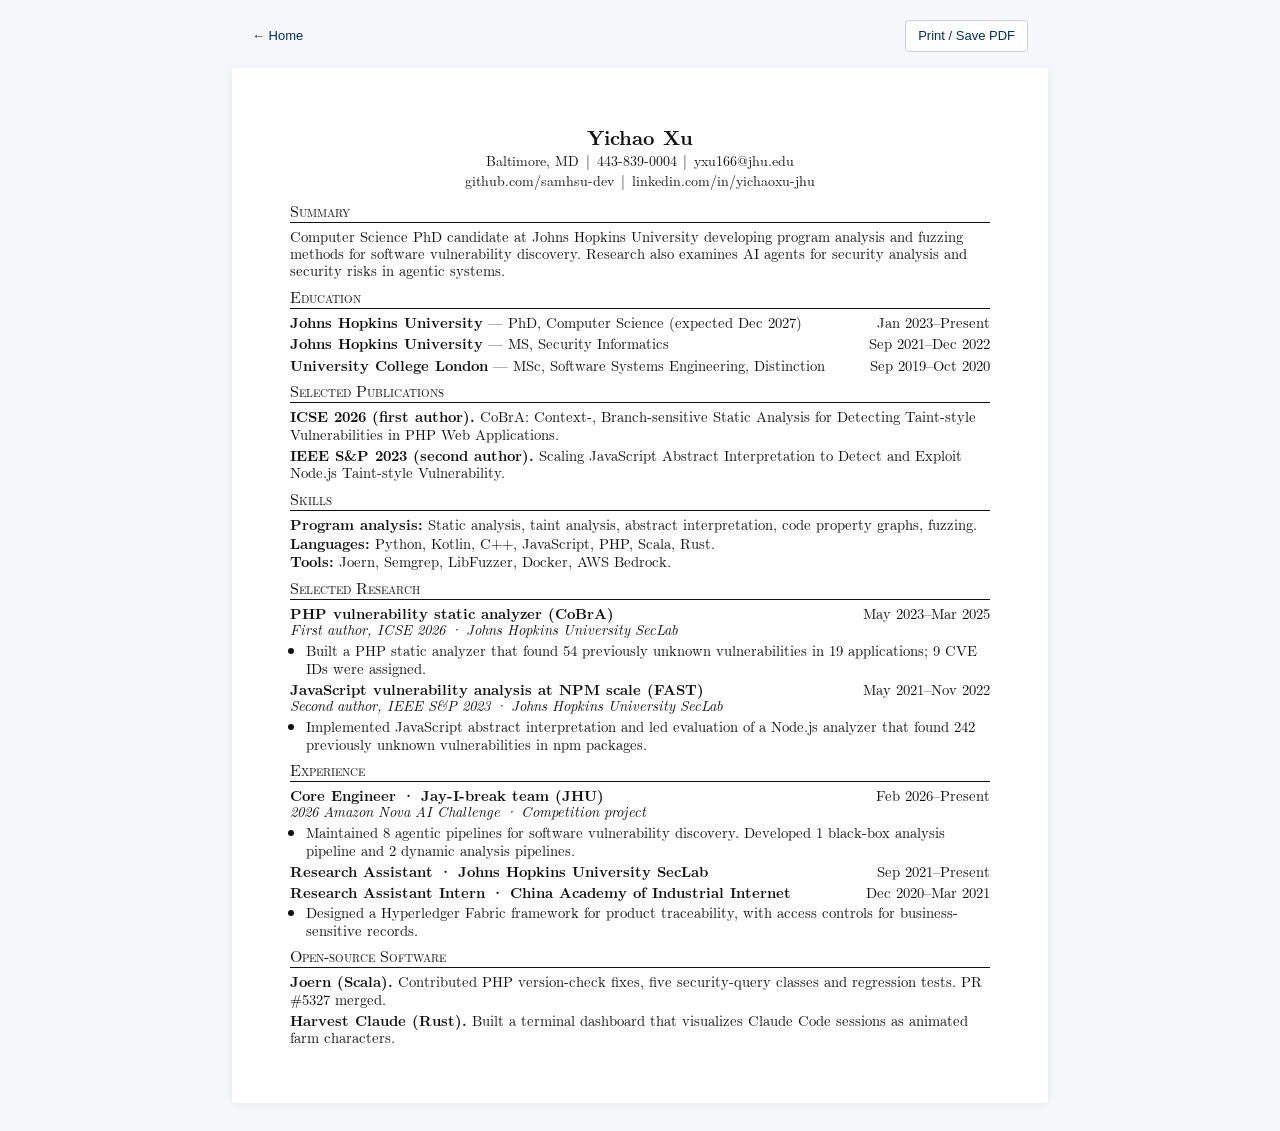
==== cv.html @ 260a4c56 "feat(site): publish research homepage and one-page resume" ====
<!doctype html>
<html lang="en">
<head>
<meta charset="utf-8">
<meta name="viewport" content="width=device-width, initial-scale=1">
<meta name="description" content="One-page research resume of Yichao Xu, PhD candidate in software security at Johns Hopkins University.">
<title>Yichao Xu · Research Resume</title>
<style>
@font-face{font-family:"Latin Modern Roman";src:url("assets/fonts/latin-modern/lmroman10-regular.otf") format("opentype");font-weight:400;font-style:normal;font-display:swap}
@font-face{font-family:"Latin Modern Roman";src:url("assets/fonts/latin-modern/lmroman10-bold.otf") format("opentype");font-weight:700;font-style:normal;font-display:swap}
@font-face{font-family:"Latin Modern Roman";src:url("assets/fonts/latin-modern/lmroman10-italic.otf") format("opentype");font-weight:400;font-style:italic;font-display:swap}
*{box-sizing:border-box}
body{margin:0;background:#f5f7fa;color:#111;font:11pt/13pt "Latin Modern Roman","Times New Roman",serif}
a{color:inherit;text-decoration:none}a:hover{text-decoration:underline;text-underline-offset:2px}
a:focus-visible,button:focus-visible{outline:2px solid #002d72;outline-offset:3px}
.cv-nav{max-width:8.5in;margin:20px auto 0;padding:0 20px;display:flex;align-items:center;justify-content:space-between;gap:12px;font:13px/1.4 Arial,sans-serif;color:#002d72}
.cv-nav button{font:inherit;color:inherit;background:white;border:1px solid #c9d2dc;border-radius:3px;padding:6px 12px;cursor:pointer}
.resume{max-width:8.5in;margin:16px auto 28px;padding:0.6in;background:white;box-shadow:0 1px 8px #162c4310}
h1,h2,h3,p,ul{margin:0}
.resume-header{text-align:center;margin-bottom:9pt}
h1{font-size:15pt;line-height:17pt;font-weight:700;margin-bottom:3pt}
.contact{font-size:10.5pt;line-height:13pt}.contact+p{margin-top:2pt}
.contact .separator{padding:0 5pt}
h2{font-size:12pt;line-height:14pt;font-weight:400;font-variant:small-caps;border-bottom:0.5pt solid #111;padding-bottom:1pt;margin:7pt 0 3pt;break-after:avoid}
h3{font-size:11pt;line-height:13pt;font-weight:700}
.entry{margin-top:3pt;break-inside:avoid}.entry:first-of-type{margin-top:0}
.entry-row{display:flex;justify-content:space-between;align-items:baseline;gap:10pt}.entry-row>p:first-child,.entry-row>h3{min-width:0}
.date{white-space:nowrap;flex:none}.entry-subtitle{font-style:italic}
ul{padding-left:12pt;list-style-type:disc;margin-top:2pt}li+li{margin-top:1pt}
.publication{margin-top:3pt;break-inside:avoid}.publication:first-of-type{margin-top:0}
.skill-row+.skill-row{margin-top:1pt}.software-row+.software-row{margin-top:3pt}
@page{size:letter;margin:0.6in}
@media print{body{background:white}.cv-nav{display:none}.resume{max-width:none;margin:0;padding:0;box-shadow:none}a{text-decoration:none}section{break-inside:auto}}
@media screen and (max-width:700px){.resume{margin:14px 12px 20px;padding:22px}.entry-row{display:block}.date{margin-top:1pt}.contact .separator{padding:0 3pt}}
</style>
</head>
<body>
<nav class="cv-nav" aria-label="Resume actions"><a href="index.html">← Home</a><button type="button" onclick="window.print()">Print / Save PDF</button></nav>
<main class="resume">
<header class="resume-header">
<h1>Yichao Xu</h1>
<p class="contact">Baltimore, MD<span class="separator">|</span>443-839-0004<span class="separator">|</span><a href="mailto:yxu166@jhu.edu">yxu166@jhu.edu</a></p>
<p class="contact"><a href="https://github.com/samhsu-dev">github.com/samhsu-dev</a><span class="separator">|</span><a href="https://www.linkedin.com/in/yichaoxu-jhu/">linkedin.com/in/yichaoxu-jhu</a></p>
</header>
<section aria-labelledby="summary"><h2 id="summary">Summary</h2>
<p>Computer Science PhD candidate at Johns Hopkins University developing program analysis and fuzzing methods for software vulnerability discovery. Research also examines AI agents for security analysis and security risks in agentic systems.</p>
</section>
<section aria-labelledby="education"><h2 id="education">Education</h2>
<div class="entry"><div class="entry-row"><p><strong>Johns Hopkins University</strong> — PhD, Computer Science (expected Dec 2027)</p><p class="date">Jan 2023–Present</p></div></div>
<div class="entry"><div class="entry-row"><p><strong>Johns Hopkins University</strong> — MS, Security Informatics</p><p class="date">Sep 2021–Dec 2022</p></div></div>
<div class="entry"><div class="entry-row"><p><strong>University College London</strong> — MSc, Software Systems Engineering, Distinction</p><p class="date">Sep 2019–Oct 2020</p></div></div>
</section>
<section aria-labelledby="publications"><h2 id="publications">Selected Publications</h2>
<p class="publication"><strong>ICSE 2026 (first author).</strong> <a href="https://dl.acm.org/doi/10.1145/3744916.3773195">CoBrA: Context-, Branch-sensitive Static Analysis for Detecting Taint-style Vulnerabilities in PHP Web Applications.</a></p>
<p class="publication"><strong>IEEE S&amp;P 2023 (second author).</strong> <a href="https://ieeexplore.ieee.org/document/10179352">Scaling JavaScript Abstract Interpretation to Detect and Exploit Node.js Taint-style Vulnerability.</a></p>
</section>
<section aria-labelledby="skills"><h2 id="skills">Skills</h2>
<p class="skill-row"><strong>Program analysis:</strong> Static analysis, taint analysis, abstract interpretation, code property graphs, fuzzing.</p>
<p class="skill-row"><strong>Languages:</strong> Python, Kotlin, C++, JavaScript, PHP, Scala, Rust.</p>
<p class="skill-row"><strong>Tools:</strong> Joern, Semgrep, LibFuzzer, Docker, AWS Bedrock.</p>
</section>
<section aria-labelledby="projects"><h2 id="projects">Selected Research</h2>
<article class="entry"><div class="entry-row"><h3>PHP vulnerability static analyzer (CoBrA)</h3><p class="date">May 2023–Mar 2025</p></div><p class="entry-subtitle">First author, ICSE 2026 · Johns Hopkins University SecLab</p>
<ul><li>Built a PHP static analyzer that found 54 previously unknown vulnerabilities in 19 applications; 9 CVE IDs were assigned.</li></ul></article>
<article class="entry"><div class="entry-row"><h3>JavaScript vulnerability analysis at NPM scale (FAST)</h3><p class="date">May 2021–Nov 2022</p></div><p class="entry-subtitle">Second author, IEEE S&amp;P 2023 · Johns Hopkins University SecLab</p>
<ul><li>Implemented JavaScript abstract interpretation and led evaluation of a Node.js analyzer that found 242 previously unknown vulnerabilities in npm packages.</li></ul></article>
</section>
<section aria-labelledby="experience"><h2 id="experience">Experience</h2>
<article class="entry"><div class="entry-row"><h3>Core Engineer · Jay-I-break team (JHU)</h3><p class="date">Feb 2026–Present</p></div><p class="entry-subtitle">2026 Amazon Nova AI Challenge · Competition project</p><ul><li>Maintained 8 agentic pipelines for software vulnerability discovery. Developed 1 black-box analysis pipeline and 2 dynamic analysis pipelines.</li></ul></article>
<article class="entry"><div class="entry-row"><h3>Research Assistant · Johns Hopkins University SecLab</h3><p class="date">Sep 2021–Present</p></div></article>
<article class="entry"><div class="entry-row"><h3>Research Assistant Intern · China Academy of Industrial Internet</h3><p class="date">Dec 2020–Mar 2021</p></div><ul><li>Designed a Hyperledger Fabric framework for product traceability, with access controls for business-sensitive records.</li></ul></article>
</section>
<section aria-labelledby="software"><h2 id="software">Open-source Software</h2>
<p class="software-row"><strong>Joern (Scala).</strong> Contributed PHP version-check fixes, five security-query classes and regression tests. <a href="https://github.com/joernio/joern/pull/5327">PR #5327 merged.</a></p>
<p class="software-row"><strong><a href="https://github.com/samhsu-dev/harvest-claude">Harvest Claude (Rust).</a></strong> Built a terminal dashboard that visualizes Claude Code sessions as animated farm characters.</p>
</section>
</main>
</body></html>
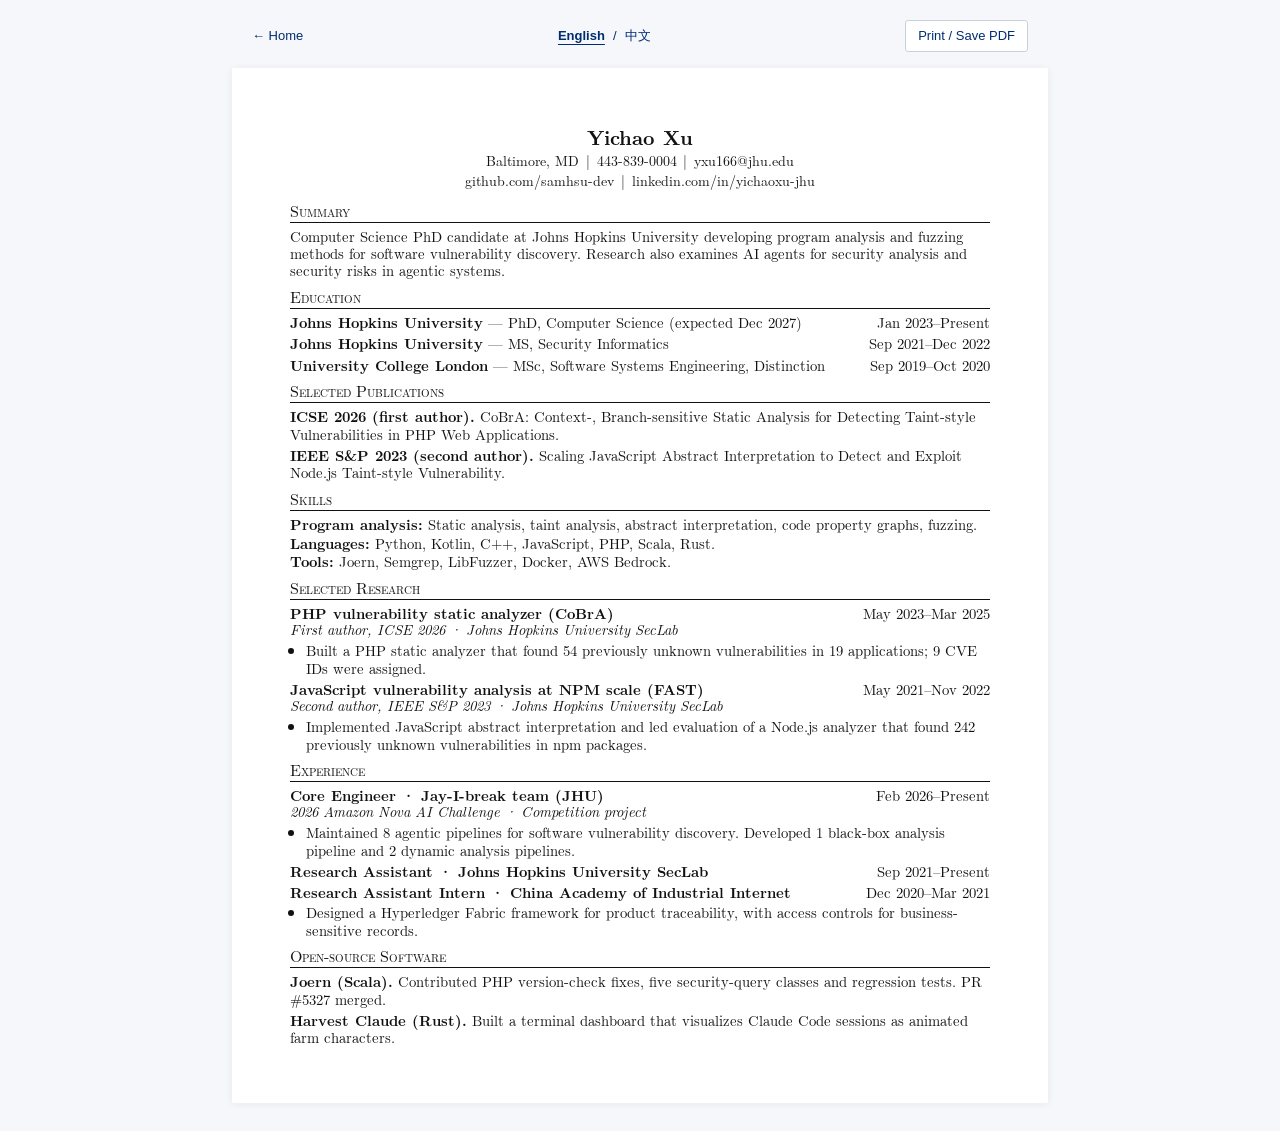
==== commit 253a8bf6: "feat(site): add Chinese homepage and resume" ====
--- a/cv.html
+++ b/cv.html
@@ -1,41 +1,15 @@
 <!doctype html>
+
 <html lang="en">
 <head>
 <meta charset="utf-8">
 <meta name="viewport" content="width=device-width, initial-scale=1">
 <meta name="description" content="One-page research resume of Yichao Xu, PhD candidate in software security at Johns Hopkins University.">
 <title>Yichao Xu · Research Resume</title>
-<style>
-@font-face{font-family:"Latin Modern Roman";src:url("assets/fonts/latin-modern/lmroman10-regular.otf") format("opentype");font-weight:400;font-style:normal;font-display:swap}
-@font-face{font-family:"Latin Modern Roman";src:url("assets/fonts/latin-modern/lmroman10-bold.otf") format("opentype");font-weight:700;font-style:normal;font-display:swap}
-@font-face{font-family:"Latin Modern Roman";src:url("assets/fonts/latin-modern/lmroman10-italic.otf") format("opentype");font-weight:400;font-style:italic;font-display:swap}
-*{box-sizing:border-box}
-body{margin:0;background:#f5f7fa;color:#111;font:11pt/13pt "Latin Modern Roman","Times New Roman",serif}
-a{color:inherit;text-decoration:none}a:hover{text-decoration:underline;text-underline-offset:2px}
-a:focus-visible,button:focus-visible{outline:2px solid #002d72;outline-offset:3px}
-.cv-nav{max-width:8.5in;margin:20px auto 0;padding:0 20px;display:flex;align-items:center;justify-content:space-between;gap:12px;font:13px/1.4 Arial,sans-serif;color:#002d72}
-.cv-nav button{font:inherit;color:inherit;background:white;border:1px solid #c9d2dc;border-radius:3px;padding:6px 12px;cursor:pointer}
-.resume{max-width:8.5in;margin:16px auto 28px;padding:0.6in;background:white;box-shadow:0 1px 8px #162c4310}
-h1,h2,h3,p,ul{margin:0}
-.resume-header{text-align:center;margin-bottom:9pt}
-h1{font-size:15pt;line-height:17pt;font-weight:700;margin-bottom:3pt}
-.contact{font-size:10.5pt;line-height:13pt}.contact+p{margin-top:2pt}
-.contact .separator{padding:0 5pt}
-h2{font-size:12pt;line-height:14pt;font-weight:400;font-variant:small-caps;border-bottom:0.5pt solid #111;padding-bottom:1pt;margin:7pt 0 3pt;break-after:avoid}
-h3{font-size:11pt;line-height:13pt;font-weight:700}
-.entry{margin-top:3pt;break-inside:avoid}.entry:first-of-type{margin-top:0}
-.entry-row{display:flex;justify-content:space-between;align-items:baseline;gap:10pt}.entry-row>p:first-child,.entry-row>h3{min-width:0}
-.date{white-space:nowrap;flex:none}.entry-subtitle{font-style:italic}
-ul{padding-left:12pt;list-style-type:disc;margin-top:2pt}li+li{margin-top:1pt}
-.publication{margin-top:3pt;break-inside:avoid}.publication:first-of-type{margin-top:0}
-.skill-row+.skill-row{margin-top:1pt}.software-row+.software-row{margin-top:3pt}
-@page{size:letter;margin:0.6in}
-@media print{body{background:white}.cv-nav{display:none}.resume{max-width:none;margin:0;padding:0;box-shadow:none}a{text-decoration:none}section{break-inside:auto}}
-@media screen and (max-width:700px){.resume{margin:14px 12px 20px;padding:22px}.entry-row{display:block}.date{margin-top:1pt}.contact .separator{padding:0 3pt}}
-</style>
-</head>
+<link rel="stylesheet" href="resume.css">
+<link rel="alternate" hreflang="en" href="cv.html"><link rel="alternate" hreflang="zh-Hans" href="cv-zh.html"></head>
 <body>
-<nav class="cv-nav" aria-label="Resume actions"><a href="index.html">← Home</a><button type="button" onclick="window.print()">Print / Save PDF</button></nav>
+<nav class="cv-nav" aria-label="Resume actions"><a href="index.html">← Home</a><span class="language-switch" role="group" aria-label="Language"><a href="cv.html" lang="en" hreflang="en" aria-current="page">English</a><span aria-hidden="true">/</span><a href="cv-zh.html" lang="zh-Hans" hreflang="zh-Hans">中文</a></span><button type="button" onclick="window.print()">Print / Save PDF</button></nav>
 <main class="resume">
 <header class="resume-header">
 <h1>Yichao Xu</h1>
--- a/resume.css
+++ b/resume.css
@@ -0,0 +1,31 @@
+@font-face{font-family:"Latin Modern Roman";src:url("assets/fonts/latin-modern/lmroman10-regular.otf") format("opentype");font-weight:400;font-style:normal;font-display:swap}
+@font-face{font-family:"Latin Modern Roman";src:url("assets/fonts/latin-modern/lmroman10-bold.otf") format("opentype");font-weight:700;font-style:normal;font-display:swap}
+@font-face{font-family:"Latin Modern Roman";src:url("assets/fonts/latin-modern/lmroman10-italic.otf") format("opentype");font-weight:400;font-style:italic;font-display:swap}
+*{box-sizing:border-box}
+body{margin:0;background:#f5f7fa;color:#111;font:11pt/13pt "Latin Modern Roman","Times New Roman",serif}
+a{color:inherit;text-decoration:none}a:hover{text-decoration:underline;text-underline-offset:2px}
+a:focus-visible,button:focus-visible{outline:2px solid #002d72;outline-offset:3px}
+.cv-nav{flex-wrap:wrap;max-width:8.5in;margin:20px auto 0;padding:0 20px;display:flex;align-items:center;justify-content:space-between;gap:12px;font:13px/1.4 Arial,sans-serif;color:#002d72}
+.language-switch{display:inline-flex;align-items:center;gap:8px;white-space:nowrap;font:13px/1.4 Arial,sans-serif}.language-switch [aria-current="page"]{font-weight:700;text-decoration:underline;text-underline-offset:4px}.cv-nav button{font:inherit;color:inherit;background:white;border:1px solid #c9d2dc;border-radius:3px;padding:6px 12px;cursor:pointer}
+.resume{max-width:8.5in;margin:16px auto 28px;padding:0.6in;background:white;box-shadow:0 1px 8px #162c4310}
+h1,h2,h3,p,ul{margin:0}
+.resume-header{text-align:center;margin-bottom:9pt}
+h1{font-size:15pt;line-height:17pt;font-weight:700;margin-bottom:3pt}
+.contact{font-size:10.5pt;line-height:13pt}.contact+p{margin-top:2pt}
+.contact .separator{padding:0 5pt}
+h2{font-size:12pt;line-height:14pt;font-weight:400;font-variant:small-caps;border-bottom:0.5pt solid #111;padding-bottom:1pt;margin:7pt 0 3pt;break-after:avoid}
+h3{font-size:11pt;line-height:13pt;font-weight:700}
+.entry{margin-top:3pt;break-inside:avoid}.entry:first-of-type{margin-top:0}
+.entry-row{display:flex;justify-content:space-between;align-items:baseline;gap:10pt}.entry-row>p:first-child,.entry-row>h3{min-width:0}
+.date{white-space:nowrap;flex:none}.entry-subtitle{font-style:italic}
+ul{padding-left:12pt;list-style-type:disc;margin-top:2pt}li+li{margin-top:1pt}
+.publication{margin-top:3pt;break-inside:avoid}.publication:first-of-type{margin-top:0}
+.skill-row+.skill-row{margin-top:1pt}.software-row+.software-row{margin-top:3pt}
+@page{size:letter;margin:0.6in}
+@media print{body{background:white}.cv-nav{display:none}.resume{max-width:none;margin:0;padding:0;box-shadow:none}a{text-decoration:none}section{break-inside:auto}}
+@media screen and (max-width:700px){.resume{margin:14px 12px 20px;padding:22px}.entry-row{display:block}.date{margin-top:1pt}.contact .separator{padding:0 3pt}}
+
+@font-face{font-family:"Resume CJK";src:url("assets/fonts/noto-serif-sc/resume-cjk.woff2") format("woff2");font-weight:100 900;font-style:normal;font-display:swap}
+body:lang(zh-Hans){font-family:"Latin Modern Roman","Resume CJK","Songti SC",SimSun,serif;line-height:15pt}
+:lang(zh-Hans) h2{font-variant:normal;font-weight:700;line-height:16pt}
+:lang(zh-Hans) .entry-subtitle{font-style:normal}
